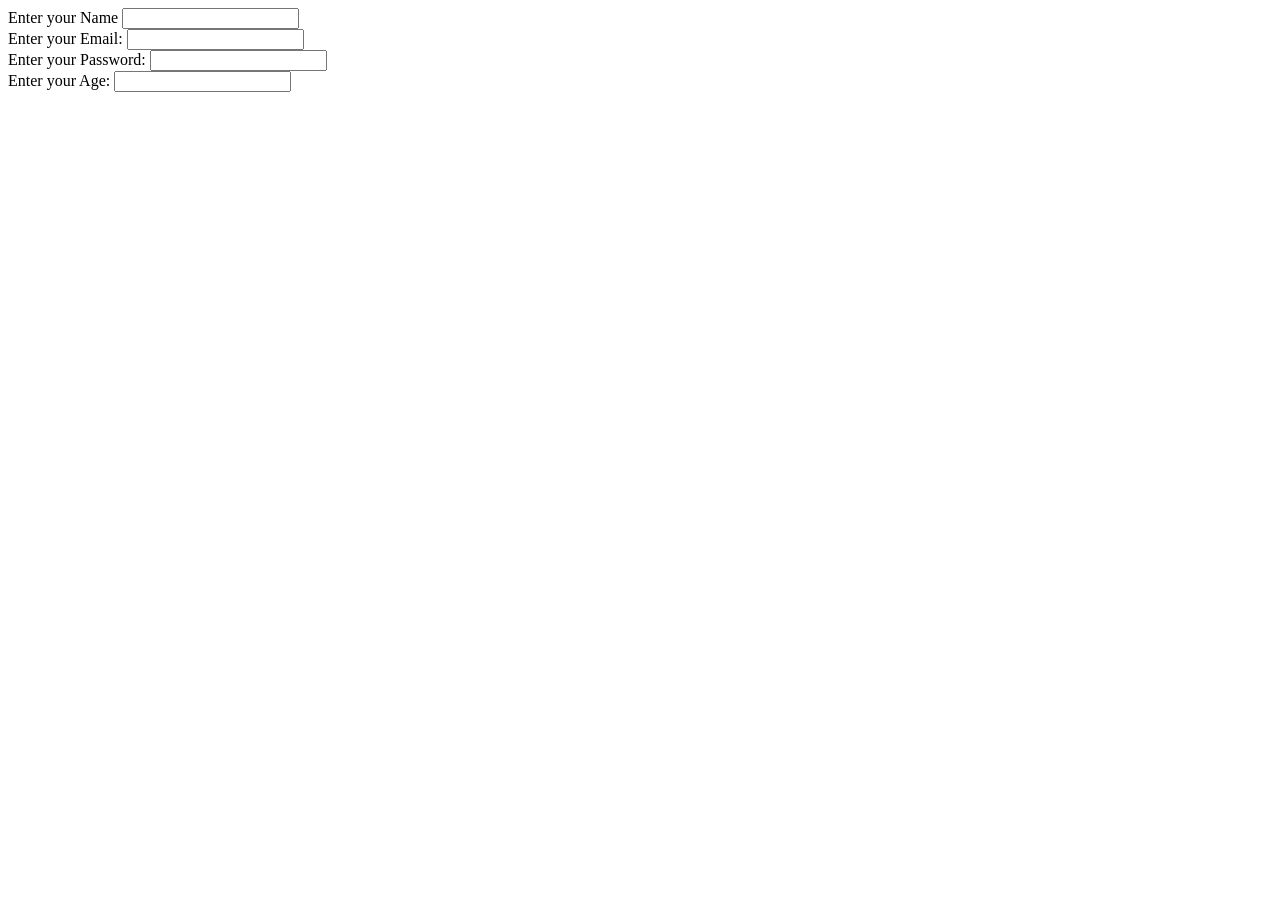
==== index.html @ 46b24038 "Add files via upload" ====
<!DOCTYPE html>
<html lang="en">
<head>
    <meta charset="UTF-8">
    <meta name="viewport" content="width=device-width, initial-scale=1.0">
    <title>Cricket World</title>
    <link rel="stylesheet"  href="style.css">
</head>
<body>
    <!-- <h1>Welcome To Cricket World</h1>
    <h2>Your complete Cricket Information Hub</h2>
    <p>Cricket is the most popular sports in the world. This Websites provided cricket news, match updates, team information, player records, and important cricket events. Our goal is to provide useful cricket information to cricket fans.
    </p>
    <h1>Our Website Features</h1>
    <ul>
        <li>Latest Cricket News</li>
<li>Match Updates</li>
<li>Team Information</li>
<li>Player Records</li>
<li>Upcoming Matches</li>
</ul>
<h1>Some Cricket Teams</h1>
<ol>
    <li>Pakistan</li>
    <li>Australia</li>
    <li>India</li>
    <li>England</li>
    <li>South Africa</li>
</ol>
<h1>Useful Cricket Links</h1.>
    <br>
    <a href="https://www.icc-cricket.com/">Icc Official Websise</a>
    <br>
    <a href="https://www.pcb.com.pk">PCB</a>
    <br>
    <a href="https://www.cricinfo.com/">Cricinfo</a>
    <br> 
    <a href="https://www.youtube.com">Youtube</a>
    <Br>
        <a href="https://www.google.com/">Google</a>
        <br>
        <br>
<h>Cricket Gallery</h>
<br>
<table>
<tr>
    <td><img src="PCT.jpg" width="400"></td>
<td><img src="Cricket Stadium.jpg" width="400"></td>
<td><img src="bat and ball.jpg" width="400"></td>
</tr>
<tr>
    <td><b>Pakistan Crickect Team</b></td>
    <td><b>Cricket Stadium</b></td>
    <td><b>Bat and Ball</b></td>
</tr>
</table> -->
<!-- <form>
    <table>
        <tr>
            <td>Name:</td>
            <td><input type="text" size="30"></td>
        </tr>

        <tr>
            <td>Email:</td>
            <td><input type="email" size="30"></td>
        </tr>

        <tr>
            <td>Password:</td>
            <td><input type="password" size="30"></td>
        </tr>

        <tr>
            <td>Age:</td>
            <td><input type="number" size="30"></td>
        </tr>
    </table> -->
    Enter your Name <input text="Name">
    <br>
    Enter your Email: <input type="email">
<br>

 Enter your Password: <input type="password">
<br>

 Enter your Age: <input type="number">
</form>
</body>
</html>
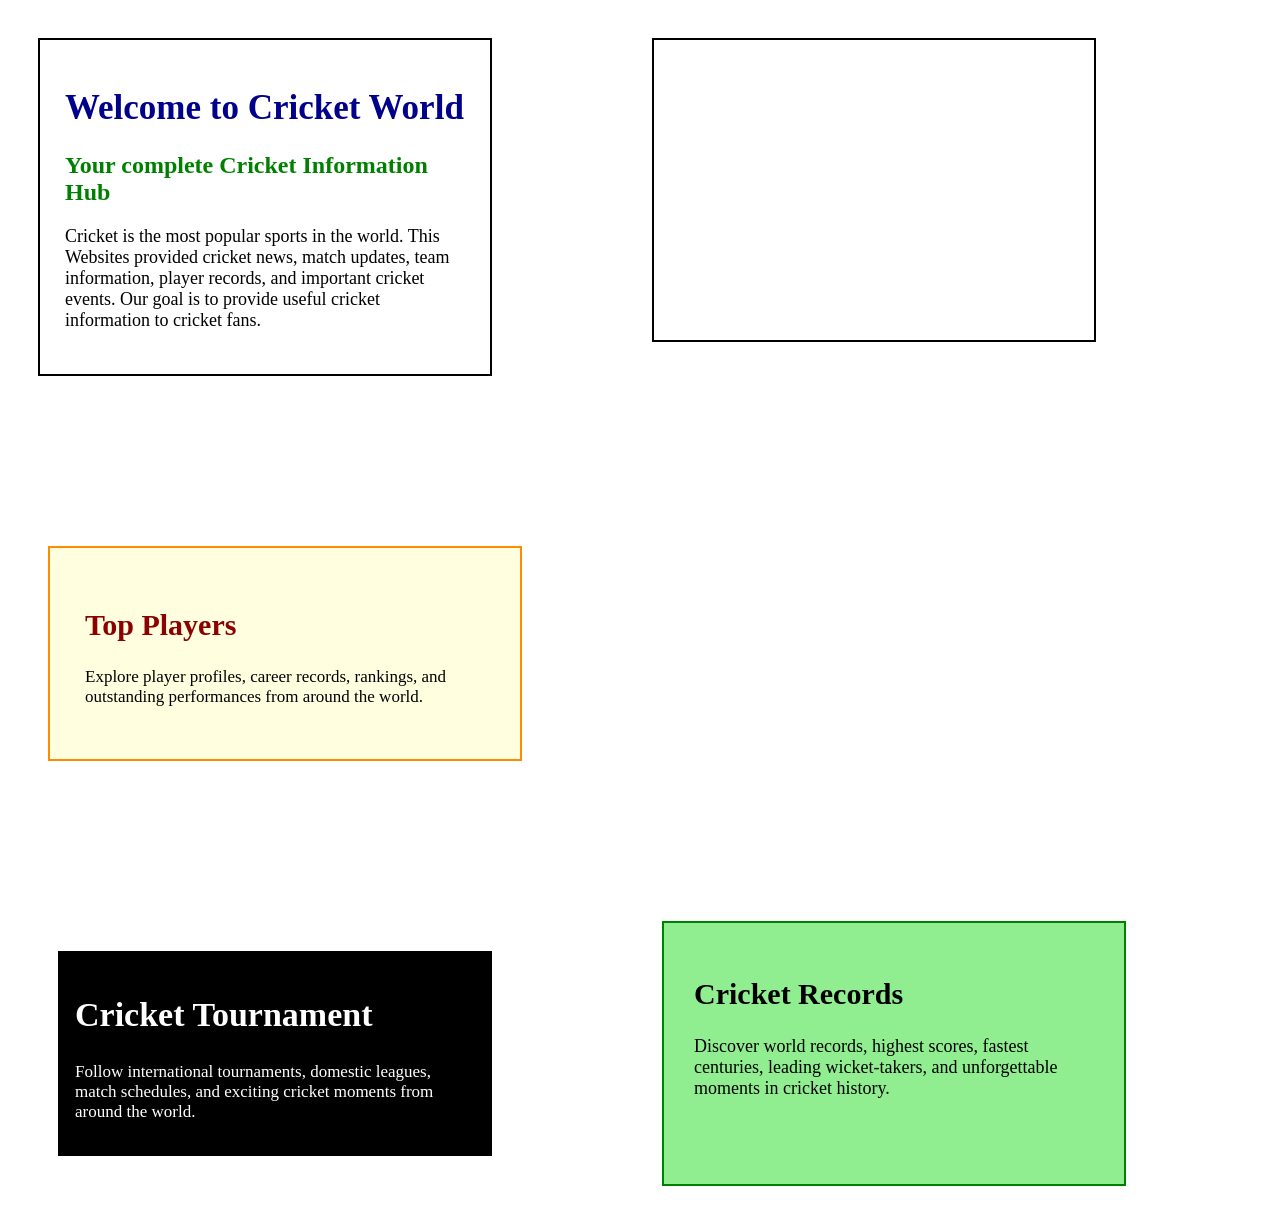
==== commit f11c830d: "Add files via upload" ====
--- a/index.html
+++ b/index.html
@@ -7,12 +7,21 @@
     <link rel="stylesheet"  href="style.css">
 </head>
 <body>
-    <!-- <h1>Welcome To Cricket World</h1>
+<div class="container"><div class="card-one">   
+    <h1 class="main-heading">Welcome to Cricket World</h1>
     <h2>Your complete Cricket Information Hub</h2>
     <p>Cricket is the most popular sports in the world. This Websites provided cricket news, match updates, team information, player records, and important cricket events. Our goal is to provide useful cricket information to cricket fans.
-    </p>
-    <h1>Our Website Features</h1>
-    <ul>
+    </p></div>
+   <div class="card-2"> <h2>Cricket News</h2>
+    <p> Stay updated with the latest cricket news, live scores, match schedules, and player statistics.</p></div>
+    <div class="card-3"><h2>Top Players</h2>   
+    <p>Explore player profiles, career records, rankings, and outstanding performances from around the world.</p></div><br>
+   <div class="card-4"> <h2>Cricket Tournament</h2>
+    <p> Follow international tournaments, domestic leagues, match schedules, and exciting cricket moments from around the world.</p></div>
+    <div class="card-5"><h2>Cricket Records</h2>
+    <p>Discover world records, highest scores, fastest centuries, leading wicket-takers, and unforgettable moments in cricket history.</p></div>
+    <!-- <h1>Our Website Features</h1>
+  <div class="team-box">  <ul>
         <li>Latest Cricket News</li>
 <li>Match Updates</li>
 <li>Team Information</li>
@@ -26,7 +35,7 @@
     <li>India</li>
     <li>England</li>
     <li>South Africa</li>
-</ol>
+</ol></div>
 <h1>Useful Cricket Links</h1.>
     <br>
     <a href="https://www.icc-cricket.com/">Icc Official Websise</a>
@@ -48,13 +57,13 @@
 <td><img src="Cricket Stadium.jpg" width="400"></td>
 <td><img src="bat and ball.jpg" width="400"></td>
 </tr>
-<tr>
+<tr class="teamate-heading">
     <td><b>Pakistan Crickect Team</b></td>
     <td><b>Cricket Stadium</b></td>
     <td><b>Bat and Ball</b></td>
 </tr>
 </table> -->
-<!-- <form>
+<!-- <form >
     <table>
         <tr>
             <td>Name:</td>
@@ -76,7 +85,7 @@
             <td><input type="number" size="30"></td>
         </tr>
     </table> -->
-    Enter your Name <input text="Name">
+    <!-- Enter your Name <input text="Name">
     <br>
     Enter your Email: <input type="email">
 <br>
@@ -84,7 +93,7 @@
  Enter your Password: <input type="password">
 <br>
 
- Enter your Age: <input type="number">
-</form>
+ Enter your Age: <input type="number"></div>
+</form> -->
 </body>
 </html>
--- a/style.css
+++ b/style.css
@@ -0,0 +1,97 @@
+/* body {
+    background-color: rgb(143, 148, 150);
+}
+h1 { color:darkgreen;}
+h1 { color:rgb(123, 255, 0) ;
+     font-size: 50px;}
+   .main-heading{font-size:50px;
+    color:chocolate;}
+    /* .team-box{color:burlywood;
+    padding:3px;
+width:300px;} */
+/* .team-box {
+    background-image: url("cricket.jpg");
+    width: 300px;
+    height: 200px;
+    background-size: cover;
+    background-position: center;
+} */
+/* body {
+    background-image:url("cricket.jpg");
+    background-size: cover;
+    background-attachment: fixed;
+    background-color:light;
+} 
+p{color:red;
+font-size:40px;}
+h2{color:green;
+    font-size:30px;
+}
+.teamate-heading{ color:green;
+font-size:32px;}
+.team-box{
+    background-image:url(images.jpg);
+    background-position : center;
+    background-size:cover;
+    width: 300px;
+}
+.team-box{padding:90px;
+margin: 30;}
+body{background-color:red;}
+.entrence{background-color:green;}  */
+.card-one{
+    width:400px ;
+    padding:25px ;
+    margin: 30px;
+    border:2px solid black  ;
+}
+.main-heading{ color : darkblue;
+font-size:35px;}
+.card-one h2{ color:green;
+font-size:24px; }
+.card-one{color:black;
+font-size:18px;}
+.card-2{width:390px;
+height:250px;
+background-image:url("images.jpg");
+padding:25px;
+margin:30px;
+border:2px solid black;}
+.card-2 h2{color:white;
+font-size:35px;}
+.card-2 p {color:white;
+font-size:18px;  }
+.card-3{background-color:lightyellow;
+padding:35px;
+margin:40px;
+width:400px;
+border:2px solid darkorange;}
+.card-3 h2{color:darkred;
+font-size:30px;}
+ .card-3 p{color:black;
+font-size:17px;}   
+.card-4{background: black;
+padding:15px;
+margin:50px;
+width:400px;
+border:2px solid black;}
+.card-4 h2{ color : white;
+font-size:34px;}
+.card-4 p { color:white;
+font-size:17px;}
+.card-5{
+    width:400px;
+    background-color:lightgreen;
+    padding:30px;
+    margin:20px;
+    border:2px solid green;
+}
+.card-5 h2{ color: dark green;
+font-size:30px;}
+.card-5{ color:black;
+font-size:18px;}
+.container{display :flex;
+ flex-wrap:wrap;   
+gap:100px;
+
+}
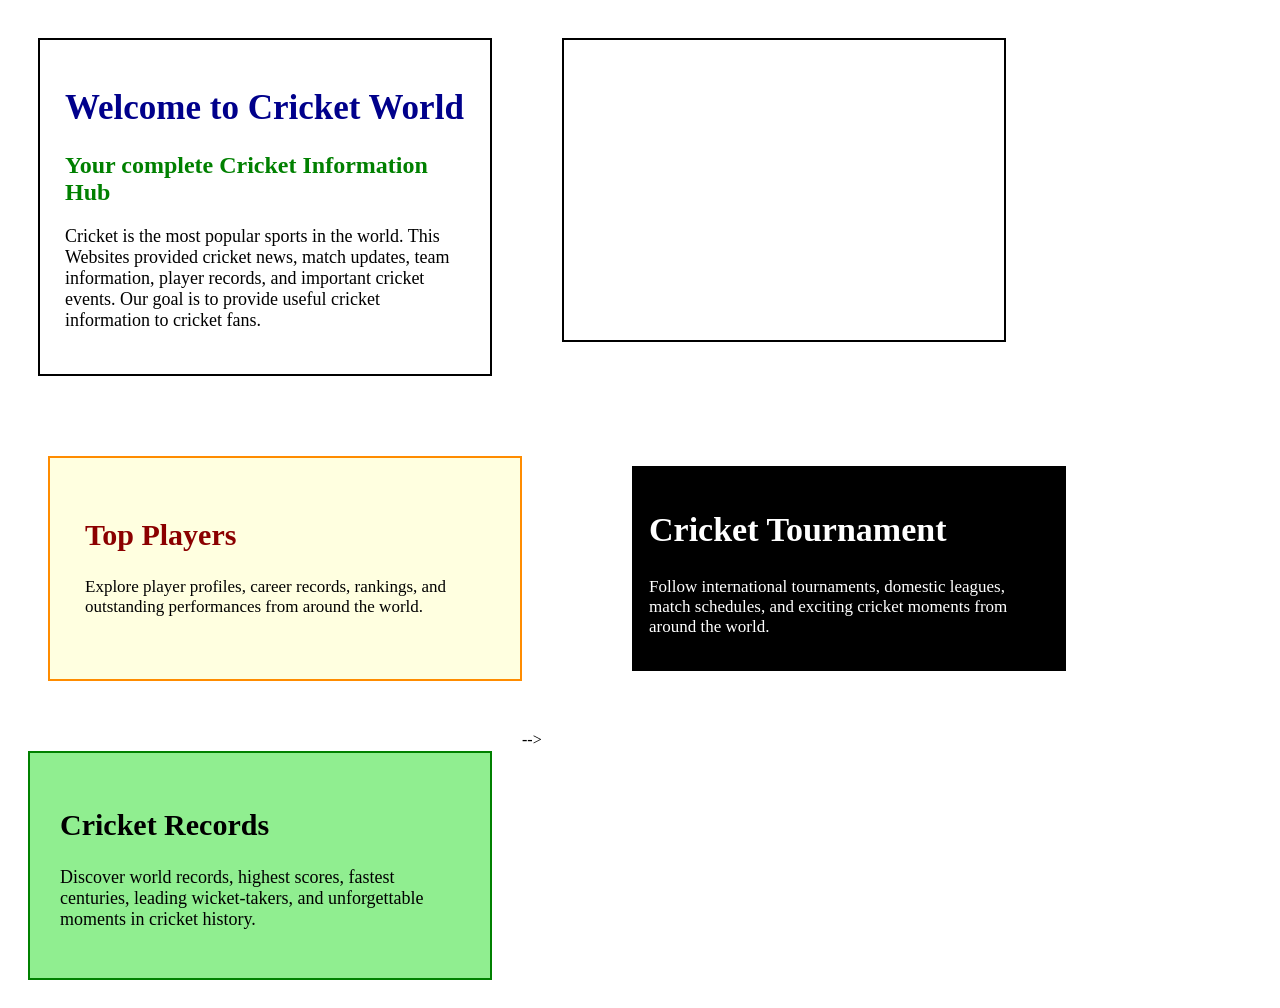
==== commit 53bd2260: "Add files via upload" ====
--- a/index.html
+++ b/index.html
@@ -62,7 +62,7 @@
     <td><b>Cricket Stadium</b></td>
     <td><b>Bat and Ball</b></td>
 </tr>
-</table> -->
+</table> --> -->
 <!-- <form >
     <table>
         <tr>
@@ -94,6 +94,6 @@
 <br>
 
  Enter your Age: <input type="number"></div>
-</form> -->
+</form>
 </body>
 </html>
--- a/style.css
+++ b/style.css
@@ -92,6 +92,6 @@
 font-size:18px;}
 .container{display :flex;
  flex-wrap:wrap;   
-gap:100px;
+gap:10px;
 
 }
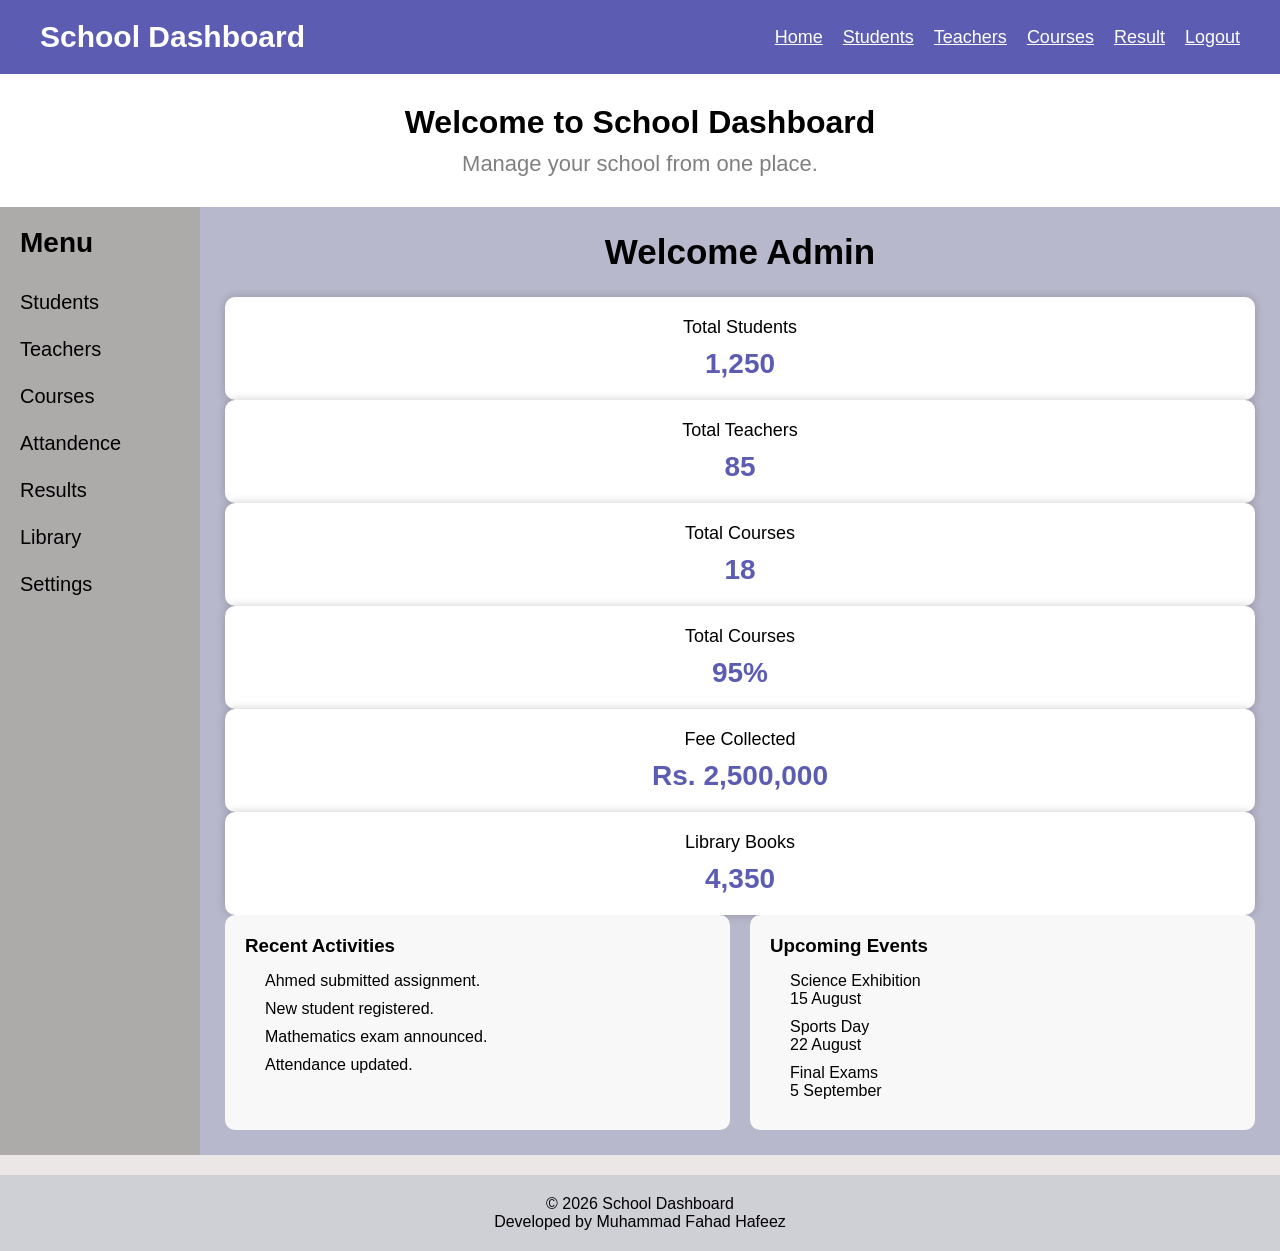
==== commit e518b708: "Add files via upload" ====
--- a/index.html
+++ b/index.html
@@ -3,97 +3,152 @@
 <head>
     <meta charset="UTF-8">
     <meta name="viewport" content="width=device-width, initial-scale=1.0">
-    <title>Cricket World</title>
+    <title>School Dashboard</title>
     <link rel="stylesheet"  href="style.css">
 </head>
 <body>
-<div class="container"><div class="card-one">   
-    <h1 class="main-heading">Welcome to Cricket World</h1>
-    <h2>Your complete Cricket Information Hub</h2>
-    <p>Cricket is the most popular sports in the world. This Websites provided cricket news, match updates, team information, player records, and important cricket events. Our goal is to provide useful cricket information to cricket fans.
-    </p></div>
-   <div class="card-2"> <h2>Cricket News</h2>
-    <p> Stay updated with the latest cricket news, live scores, match schedules, and player statistics.</p></div>
-    <div class="card-3"><h2>Top Players</h2>   
-    <p>Explore player profiles, career records, rankings, and outstanding performances from around the world.</p></div><br>
-   <div class="card-4"> <h2>Cricket Tournament</h2>
-    <p> Follow international tournaments, domestic leagues, match schedules, and exciting cricket moments from around the world.</p></div>
-    <div class="card-5"><h2>Cricket Records</h2>
-    <p>Discover world records, highest scores, fastest centuries, leading wicket-takers, and unforgettable moments in cricket history.</p></div>
-    <!-- <h1>Our Website Features</h1>
-  <div class="team-box">  <ul>
-        <li>Latest Cricket News</li>
-<li>Match Updates</li>
-<li>Team Information</li>
-<li>Player Records</li>
-<li>Upcoming Matches</li>
-</ul>
-<h1>Some Cricket Teams</h1>
-<ol>
-    <li>Pakistan</li>
-    <li>Australia</li>
-    <li>India</li>
-    <li>England</li>
-    <li>South Africa</li>
-</ol></div>
-<h1>Useful Cricket Links</h1.>
-    <br>
-    <a href="https://www.icc-cricket.com/">Icc Official Websise</a>
-    <br>
-    <a href="https://www.pcb.com.pk">PCB</a>
-    <br>
-    <a href="https://www.cricinfo.com/">Cricinfo</a>
-    <br> 
-    <a href="https://www.youtube.com">Youtube</a>
-    <Br>
-        <a href="https://www.google.com/">Google</a>
-        <br>
-        <br>
-<h>Cricket Gallery</h>
-<br>
-<table>
-<tr>
-    <td><img src="PCT.jpg" width="400"></td>
-<td><img src="Cricket Stadium.jpg" width="400"></td>
-<td><img src="bat and ball.jpg" width="400"></td>
-</tr>
-<tr class="teamate-heading">
-    <td><b>Pakistan Crickect Team</b></td>
-    <td><b>Cricket Stadium</b></td>
-    <td><b>Bat and Ball</b></td>
-</tr>
-</table> --> -->
-<!-- <form >
-    <table>
-        <tr>
-            <td>Name:</td>
-            <td><input type="text" size="30"></td>
-        </tr>
+   <!-- <h1>School Dashboard</h1>
+   <div class="Dashboard">
+    <div class="card">Students</div>
+    <div class="card">Teachers</div>
+    <div class="card">Courses</div>
+    <div class="card">Result</div>
+    <div class="card">Attandence</div>
+    <div class="card">Timetable</div>
+   </div>  -->
+   <!-- <div class="container">
 
-        <tr>
-            <td>Email:</td>
-            <td><input type="email" size="30"></td>
-        </tr>
+    <header class="header">Header</header>
 
-        <tr>
-            <td>Password:</td>
-            <td><input type="password" size="30"></td>
-        </tr>
+    <aside class="sidebar">Sidebar</aside>
 
-        <tr>
-            <td>Age:</td>
-            <td><input type="number" size="30"></td>
-        </tr>
-    </table> -->
-    <!-- Enter your Name <input text="Name">
-    <br>
-    Enter your Email: <input type="email">
-<br>
+    <main class="main">Main Content</main>
 
- Enter your Password: <input type="password">
-<br>
+    <footer class="footer">Footer</footer>
 
- Enter your Age: <input type="number"></div>
-</form>
+</div> -->
+<!-- <nav class="navbar">
+    <h2>School Dashboard</h2>
+
+    <div class="nav-links">
+        <a href="#">Home</a>
+        <a href="#">Students</a>
+        <a href="#">Teachers</a>
+        <a href="#">Courses</a>
+        <a href="#">Logout</a>
+    </div>
+</nav>
+<div class="container">
+
+    <header class="header">
+        <h1>School Dashboard</h1>
+    </header>
+
+    <aside class="sidebar">
+        <h3>Menu</h3>
+        <ul>
+            <li>Dashboard</li>
+            <li>Students</li>
+            <li>Teachers</li>
+            <li>Courses</li>
+            <li>Results</li>
+            <li>Settings</li>
+        </ul>
+    </aside>
+
+    <main class="main">
+        <h2>Welcome Admin</h2>
+
+        <p>Total Students: <strong>1,250</strong></p>
+        <p>Total Teachers: <strong>85</strong></p>
+        <p>Courses Available: <strong>18</strong></p>
+        <p>Today's Attendance: <strong>95%</strong></p>
+    </main>
+
+    <footer class="footer">
+        <p>© 2026 School Dashboard | All Rights Reserved</p>
+    </footer>
+
+</div> -->
+<nav>
+    <div class="logo">
+        <h1>School Dashboard</h1>
+        <div class="logo-link">
+        <a href="#">Home</a>
+        <a href="#">Students</a>
+        <a href="#">Teachers</a>
+        <a href="#">Courses</a>
+        <a href="#">Result</a>
+        <a href="#">Logout</a>
+        </div>
+</nav>
+<header class="head">
+    <h1>Welcome to School Dashboard</h1>
+    <p>Manage your school from one place.</p>
+</header>
+<div class="container">
+<aside class="sidebar">
+    <h3>Menu</h3>
+    <div class="menu"><ul>
+        <li>Students</li>
+        <li>Teachers</li>
+        <li>Courses</li>
+        <li>Attandence</li>
+        <li>Results</li>
+        <li>Library</li>
+        <li>Settings</li>
+    </ul>
+    </div>
+</aside>
+<main class="main">
+    <h2>Welcome Admin</h2>
+    <div class="cards">
+    <div class="card1">
+<p>Total Students <strong>1,250</strong></p>
+    </div>
+    <div class="card2">
+<p>Total Teachers<strong>85</strong></p>
+    </div>
+    <div class="card3">
+        <p>Total Courses <strong>18</strong></p>
+    </div>
+<div class="card4">
+    <p>Total Courses <strong>95%</strong></p>
+</div>
+<div class="card5">
+    <p>Fee Collected <strong>Rs. 2,500,000</strong></p>
+</div>
+<div class="card6">
+    <p>Library Books <strong>4,350</strong></p>
+</div>
+</div>
+<div class="bottom">
+<div class="activities">
+    <h3>Recent Activities</h3>
+    <ul>
+        <li> Ahmed submitted assignment.</li>
+<li>New student registered.</li>
+<li>Mathematics exam announced.</li>
+<li>Attendance updated.</li>
+    </ul>
+</div>
+<div class="events">
+    <h3>Upcoming Events</h3>
+    <ol>
+        <li>Science Exhibition<br>
+15 August</li>
+<li>Sports Day<br>
+22 August
+</li>
+<li>Final Exams<br>
+5 September</li>
+    </ol>
+</div>
+</div>
+</main>
+</div>
+<footer class="foot">© 2026 School Dashboard <br>
+Developed by Muhammad Fahad Hafeez
+</footer>
 </body>
 </html>
--- a/style.css
+++ b/style.css
@@ -1,97 +1,335 @@
-/* body {
-    background-color: rgb(143, 148, 150);
-}
-h1 { color:darkgreen;}
-h1 { color:rgb(123, 255, 0) ;
-     font-size: 50px;}
-   .main-heading{font-size:50px;
-    color:chocolate;}
-    /* .team-box{color:burlywood;
-    padding:3px;
-width:300px;} */
-/* .team-box {
-    background-image: url("cricket.jpg");
-    width: 300px;
-    height: 200px;
+/* *{margin:0px;
+padding:0px;}
+body{
+    font-family:Arial;
+    background-color:rgb(233, 225, 225);
+    padding:30px;
+}
+h1{text-align:center;
+margin-bottom:30px;}
+.Dashboard{
+    display:grid;
+     grid-template-columns: repeat(4,  1fr);
+     gap: 20px;
+}
+.card{background-color:white;
+border:2px solid black;
+padding:30px;
+text-align:center;
+}
+@media(max-width:780px){
+    .Dasshboard{
+        grid-template-columns:1fr ;
+    }
+} */
+ /* .container{
+    display:grid;
+
+    grid-template-columns:200px 1fr;
+
+    grid-template-areas:
+        "header header"
+        "sidebar main"
+        "footer footer";
+
+    gap:20px;
+}
+ .header{
+    grid-area:header;
+}
+
+.sidebar{
+    grid-area:sidebar;
+}
+
+.main{
+    grid-area:main;
+}
+
+.footer{
+    grid-area:footer;
+}
+.header,
+.sidebar,
+.main,
+.footer{
+    border:2px solid black;
+    padding:20px;
+} */
+ /* .navbar{
+    display:flex;
+    justify-content:space-between;
+    align-items:center;
+    background-color:orange;
+    padding:20px;
+}
+
+.navbar h2{
+    color:white;
+}
+
+.nav-links{
+    display:flex;
+    gap:20px;
+}
+
+.nav-links a{
+    color:white;
+    text-decoration:none;
+}
+
+.nav-links a:hover{
+    color:black;
+}
+*{
+    margin:0;
+    padding:0;
+    box-sizing:border-box;
+}
+
+body{
+    font-family:Arial;
+    background:#f4f4f4;
+    padding:20px;
+}
+
+.container{
+    display:grid;
+    grid-template-columns:220px 1fr;
+
+    grid-template-areas:
+    "header header"
+    "sidebar main"
+    "footer footer";
+
+    gap:20px;
+}
+
+.header{
+    grid-area:header;
+    background:orange;
+    color:white;
+    padding:20px;
+    text-align:center;
+}
+
+.sidebar{
+    grid-area:sidebar;
+    background:#333;
+    color:white;
+    padding:20px;
+    cursor:pointer;
+}
+
+.sidebar ul{
+    list-style:none;
+}
+
+.sidebar li{
+    margin:15px 0;
+
+}
+
+.main{
+    grid-area:main;
+    background:white;
+    padding:20px;
+}
+
+.main p{
+    margin:15px 0;
+}
+
+.footer{
+    grid-area:footer;
+    background:#222;
+    color:white;
+    padding:20px;
+    text-align:center;
+} */
+ *{margin:0px;
+padding:0px;
+ box-sizing:border-box;}
+body{
+    background-color:rgb(235, 231, 231);
+    font-family:Arial,  sans-serif;
+}
+.logo{
+    display: flex;
+    justify-content: space-between;
+    align-items: center;
+    background-color:rgb(92, 92, 179);
+    padding:20px  40px;
+}
+.logo h1{
+    font-family:Arial;
+    font-size:30px;
+    text-align: center;
+}
+.logo-link {
+    display:flex;
+    gap:20px;   
+}
+.logo-link a{
+    color:white;
+    font-size:18px;
+    font-family:Arial;
+}
+.logo h1{
+    color:white;
+    
+}
+.logo-link a:hover{
+    color: yellow;
+}
+/* body{
+    background-image: url(school.jpg);
+    background-repeat:none;
     background-size: cover;
-    background-position: center;
+    background-position:center;
 } */
-/* body {
-    background-image:url("cricket.jpg");
-    background-size: cover;
-    background-attachment: fixed;
-    background-color:light;
-} 
-p{color:red;
-font-size:40px;}
-h2{color:green;
-    font-size:30px;
-}
-.teamate-heading{ color:green;
-font-size:32px;}
-.team-box{
-    background-image:url(images.jpg);
-    background-position : center;
-    background-size:cover;
-    width: 300px;
-}
-.team-box{padding:90px;
-margin: 30;}
-body{background-color:red;}
-.entrence{background-color:green;}  */
-.card-one{
-    width:400px ;
-    padding:25px ;
-    margin: 30px;
-    border:2px solid black  ;
-}
-.main-heading{ color : darkblue;
-font-size:35px;}
-.card-one h2{ color:green;
-font-size:24px; }
-.card-one{color:black;
-font-size:18px;}
-.card-2{width:390px;
-height:250px;
-background-image:url("images.jpg");
-padding:25px;
-margin:30px;
-border:2px solid black;}
-.card-2 h2{color:white;
-font-size:35px;}
-.card-2 p {color:white;
-font-size:18px;  }
-.card-3{background-color:lightyellow;
-padding:35px;
-margin:40px;
-width:400px;
-border:2px solid darkorange;}
-.card-3 h2{color:darkred;
-font-size:30px;}
- .card-3 p{color:black;
-font-size:17px;}   
-.card-4{background: black;
-padding:15px;
-margin:50px;
-width:400px;
-border:2px solid black;}
-.card-4 h2{ color : white;
-font-size:34px;}
-.card-4 p { color:white;
-font-size:17px;}
-.card-5{
-    width:400px;
-    background-color:lightgreen;
+.container{
+    display:grid;
+    grid-template-columns:200px 1fr; 
+    grid-template-areas: 
+    "head  head"
+    "sidebar main"
+
+}
+.head{
+    grid-area: head;
+    text-align:center;
     padding:30px;
-    margin:20px;
-    border:2px solid green;
-}
-.card-5 h2{ color: dark green;
-font-size:30px;}
-.card-5{ color:black;
-font-size:18px;}
-.container{display :flex;
- flex-wrap:wrap;   
-gap:10px;
-
-}+    background:white;
+}
+.head h1{font: size 50px;
+color:black}
+.head p{
+    font-size:22px;
+    color:grey;
+    margin-top:10px;
+}
+
+.sidebar{
+grid-area:sidebar;
+    background-color:rgb(173, 170, 170);
+    font-family: Arial;
+    font-size:25px;
+    cursor:pointer;
+    padding:20px;
+
+}
+.sidebar h3{
+    font-size:28px;
+    margin-bottom:20px;
+}
+.menu ul{
+    list-style:none;
+}
+.menu ul li{
+    padding:12px 0;
+    cursor:pointer;
+    font-size:20px;
+}
+.menu ul li:hover{
+    color:yellow;
+}
+
+.main{
+    grid-area:main;
+     padding:25px;
+    background:rgb(184, 184, 204);
+}
+.main h2{
+    text-align:center;
+    font-size:35px;
+    margin-bottom:25px;
+}
+.card{
+    display:grid;
+    grid-template-columns:repeat(3,1fr);
+    gap:20px;
+    margin-bottom:30px;
+}
+.card1,
+.card2,
+.card3,
+.card4,
+.card5,
+.card6{
+    background:white;
+    padding:20px;
+    border-radius:10px;
+    text-align:center;
+    box-shadow:0 0 10px rgba(0,0,0,0.2);
+    font-size:18px;
+}
+.cards strong{
+    display:block;
+    font-size:28px;
+    color:#5c5cb3;
+    margin-top:10px;
+}
+.bottom{
+    display:grid;
+    grid-template-columns:1fr 1fr;
+    gap:20px;
+}
+.activities,
+.events{
+    background:#f8f8f8;
+    padding:20px;
+    border-radius:10px;
+}
+.activities h3,
+.events h3{
+    margin-bottom:15px;
+}
+.activities ul,
+.events ol{
+    margin-left:20px;
+}
+.activities li,
+.events li{
+    margin-bottom:10px;
+}
+.activities li,
+.events li{
+    list-style: none;
+}
+.foot{
+    grid-area:foot;
+    background-color: rgb(207, 207, 214);
+    padding:20px;
+    text-align: center;
+    margin-top:20px;
+}
+@media (max-width:780px){
+
+    .container{
+        grid-template-columns:1fr;
+    }
+
+    .logo{
+        flex-direction:column;
+        gap:15px;
+    }
+
+    .logo-link{
+        flex-wrap:wrap;
+        justify-content:center;
+    }
+
+    .cards{
+        grid-template-columns:1fr;
+    }
+
+    .bottom{
+        grid-template-columns:1fr;
+    }
+
+    .sidebar{
+        text-align:center;
+    }
+
+}
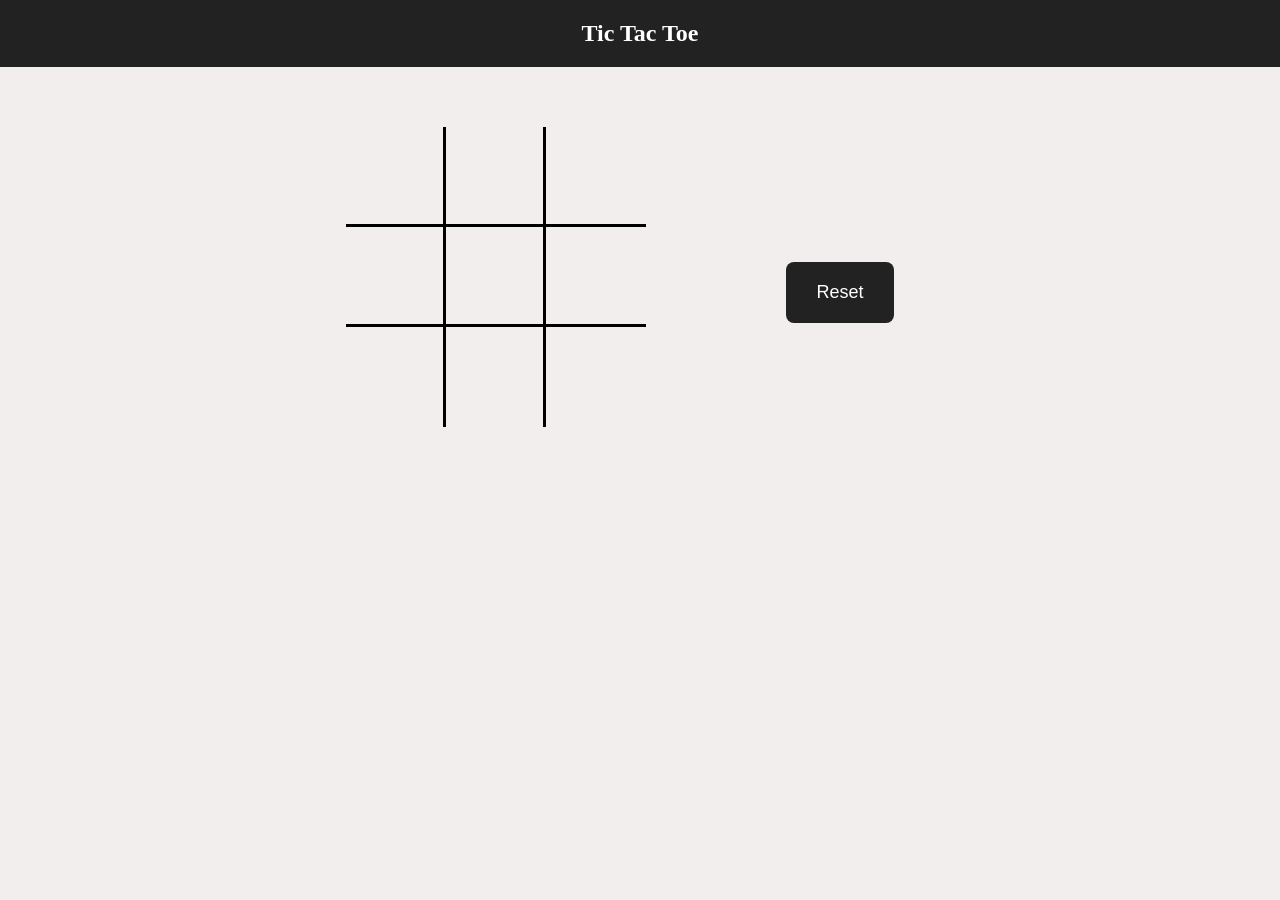
==== commit 19e7e7df: "Add files via upload" ====
--- a/index.html
+++ b/index.html
@@ -3,152 +3,30 @@
 <head>
     <meta charset="UTF-8">
     <meta name="viewport" content="width=device-width, initial-scale=1.0">
-    <title>School Dashboard</title>
-    <link rel="stylesheet"  href="style.css">
+    <title>First Game</title>
+    <link rel="stylesheet" href="style.css">
 </head>
 <body>
-   <!-- <h1>School Dashboard</h1>
-   <div class="Dashboard">
-    <div class="card">Students</div>
-    <div class="card">Teachers</div>
-    <div class="card">Courses</div>
-    <div class="card">Result</div>
-    <div class="card">Attandence</div>
-    <div class="card">Timetable</div>
-   </div>  -->
-   <!-- <div class="container">
+  <nav class="navbar">
+    <h1>Tic Tac Toe</h1>
+</nav>
+<div class="game">
+<div class="board">
+    <div class="box bl-0"></div>
+     <div class="box bt-0"></div>
+      <div class="box br-0"></div>
 
-    <header class="header">Header</header>
+       <div class="box bl-0"></div>
+        <div class="box"></div>
+         <div class="box  br-0"></div>
 
-    <aside class="sidebar">Sidebar</aside>
-
-    <main class="main">Main Content</main>
-
-    <footer class="footer">Footer</footer>
-
-</div> -->
-<!-- <nav class="navbar">
-    <h2>School Dashboard</h2>
-
-    <div class="nav-links">
-        <a href="#">Home</a>
-        <a href="#">Students</a>
-        <a href="#">Teachers</a>
-        <a href="#">Courses</a>
-        <a href="#">Logout</a>
-    </div>
-</nav>
-<div class="container">
-
-    <header class="header">
-        <h1>School Dashboard</h1>
-    </header>
-
-    <aside class="sidebar">
-        <h3>Menu</h3>
-        <ul>
-            <li>Dashboard</li>
-            <li>Students</li>
-            <li>Teachers</li>
-            <li>Courses</li>
-            <li>Results</li>
-            <li>Settings</li>
-        </ul>
-    </aside>
-
-    <main class="main">
-        <h2>Welcome Admin</h2>
-
-        <p>Total Students: <strong>1,250</strong></p>
-        <p>Total Teachers: <strong>85</strong></p>
-        <p>Courses Available: <strong>18</strong></p>
-        <p>Today's Attendance: <strong>95%</strong></p>
-    </main>
-
-    <footer class="footer">
-        <p>© 2026 School Dashboard | All Rights Reserved</p>
-    </footer>
-
-</div> -->
-<nav>
-    <div class="logo">
-        <h1>School Dashboard</h1>
-        <div class="logo-link">
-        <a href="#">Home</a>
-        <a href="#">Students</a>
-        <a href="#">Teachers</a>
-        <a href="#">Courses</a>
-        <a href="#">Result</a>
-        <a href="#">Logout</a>
-        </div>
-</nav>
-<header class="head">
-    <h1>Welcome to School Dashboard</h1>
-    <p>Manage your school from one place.</p>
-</header>
-<div class="container">
-<aside class="sidebar">
-    <h3>Menu</h3>
-    <div class="menu"><ul>
-        <li>Students</li>
-        <li>Teachers</li>
-        <li>Courses</li>
-        <li>Attandence</li>
-        <li>Results</li>
-        <li>Library</li>
-        <li>Settings</li>
-    </ul>
-    </div>
-</aside>
-<main class="main">
-    <h2>Welcome Admin</h2>
-    <div class="cards">
-    <div class="card1">
-<p>Total Students <strong>1,250</strong></p>
-    </div>
-    <div class="card2">
-<p>Total Teachers<strong>85</strong></p>
-    </div>
-    <div class="card3">
-        <p>Total Courses <strong>18</strong></p>
-    </div>
-<div class="card4">
-    <p>Total Courses <strong>95%</strong></p>
-</div>
-<div class="card5">
-    <p>Fee Collected <strong>Rs. 2,500,000</strong></p>
-</div>
-<div class="card6">
-    <p>Library Books <strong>4,350</strong></p>
-</div>
-</div>
-<div class="bottom">
-<div class="activities">
-    <h3>Recent Activities</h3>
-    <ul>
-        <li> Ahmed submitted assignment.</li>
-<li>New student registered.</li>
-<li>Mathematics exam announced.</li>
-<li>Attendance updated.</li>
-    </ul>
-</div>
-<div class="events">
-    <h3>Upcoming Events</h3>
-    <ol>
-        <li>Science Exhibition<br>
-15 August</li>
-<li>Sports Day<br>
-22 August
-</li>
-<li>Final Exams<br>
-5 September</li>
-    </ol>
-</div>
-</div>
-</main>
-</div>
-<footer class="foot">© 2026 School Dashboard <br>
-Developed by Muhammad Fahad Hafeez
-</footer>
+          <div class="box bl-0"></div>
+           <div class="box bb-0"></div>
+            <div class="box br-0"></div>
+            </div>
+  <button id="reset">Reset</button>
+  <h2 id="message"></h2>
+  </div>
+  <script src="script.js"></script>
 </body>
 </html>
--- a/style.css
+++ b/style.css
@@ -1,86 +1,3 @@
-/* *{margin:0px;
-padding:0px;}
-body{
-    font-family:Arial;
-    background-color:rgb(233, 225, 225);
-    padding:30px;
-}
-h1{text-align:center;
-margin-bottom:30px;}
-.Dashboard{
-    display:grid;
-     grid-template-columns: repeat(4,  1fr);
-     gap: 20px;
-}
-.card{background-color:white;
-border:2px solid black;
-padding:30px;
-text-align:center;
-}
-@media(max-width:780px){
-    .Dasshboard{
-        grid-template-columns:1fr ;
-    }
-} */
- /* .container{
-    display:grid;
-
-    grid-template-columns:200px 1fr;
-
-    grid-template-areas:
-        "header header"
-        "sidebar main"
-        "footer footer";
-
-    gap:20px;
-}
- .header{
-    grid-area:header;
-}
-
-.sidebar{
-    grid-area:sidebar;
-}
-
-.main{
-    grid-area:main;
-}
-
-.footer{
-    grid-area:footer;
-}
-.header,
-.sidebar,
-.main,
-.footer{
-    border:2px solid black;
-    padding:20px;
-} */
- /* .navbar{
-    display:flex;
-    justify-content:space-between;
-    align-items:center;
-    background-color:orange;
-    padding:20px;
-}
-
-.navbar h2{
-    color:white;
-}
-
-.nav-links{
-    display:flex;
-    gap:20px;
-}
-
-.nav-links a{
-    color:white;
-    text-decoration:none;
-}
-
-.nav-links a:hover{
-    color:black;
-}
 *{
     margin:0;
     padding:0;
@@ -88,248 +5,100 @@
 }
 
 body{
-    font-family:Arial;
-    background:#f4f4f4;
-    padding:20px;
+    margin:0;
+    background:#f3eeee;
 }
-
-.container{
+.board{
     display:grid;
-    grid-template-columns:220px 1fr;
-
-    grid-template-areas:
-    "header header"
-    "sidebar main"
-    "footer footer";
-
-    gap:20px;
+    grid-template-columns:repeat(3,100px);
+    grid-template-rows:repeat(3,100px);
 }
-
-.header{
-    grid-area:header;
-    background:orange;
-    color:white;
-    padding:20px;
-    text-align:center;
+.game{
+    display:flex;
+    justify-content:center;
+    align-items:center;
+    gap:40px;
+    margin-top:60px;
 }
-
-.sidebar{
-    grid-area:sidebar;
-    background:#333;
-    color:white;
-    padding:20px;
+.box{
+    display:flex;
+    justify-content:center;
+    align-items:center;
+    font-size:60px;
+    font-weight:bold;
     cursor:pointer;
 }
-
-.sidebar ul{
-    list-style:none;
+.box:hover{
+    background-color: rgb(170, 151, 170);
 }
-
-.sidebar li{
-    margin:15px 0;
-
+.br-0{
+    border-right: 0px;
 }
-
-.main{
-    grid-area:main;
-    background:white;
-    padding:20px;
+.bl-0{
+    border-left: 0px;
 }
-
-.main p{
-    margin:15px 0;
+.bt-0{
+    border-top: 0px;
 }
-
-.footer{
-    grid-area:footer;
+.bb-0{
+    border-bottom: 0px;
+}
+.box:nth-child(-n+6){
+    border-bottom:3px solid black;
+}
+.box:nth-child(3n+1),
+.box:nth-child(3n+2){
+    border-right:3px solid black;
+}
+#reset{
+    margin-top:30px;
+    margin-left:100px;
+    padding:20px 30px;
+    font-size:18px;
+    border:none;
+    border-radius:8px;
+    background-color:#222;
+    color:white;
+    cursor:pointer;
+    transition:0.3s;
+}
+.navbar{
+    width:100%;
     background:#222;
     color:white;
-    padding:20px;
     text-align:center;
-} */
- *{margin:0px;
-padding:0px;
- box-sizing:border-box;}
-body{
-    background-color:rgb(235, 231, 231);
-    font-family:Arial,  sans-serif;
+    padding:20px 0;
 }
-.logo{
-    display: flex;
-    justify-content: space-between;
-    align-items: center;
-    background-color:rgb(92, 92, 179);
-    padding:20px  40px;
+.win{
+    background-color: limegreen;
+    color: white;
 }
-.logo h1{
-    font-family:Arial;
-    font-size:30px;
-    text-align: center;
-}
-.logo-link {
-    display:flex;
-    gap:20px;   
-}
-.logo-link a{
-    color:white;
-    font-size:18px;
-    font-family:Arial;
-}
-.logo h1{
-    color:white;
-    
-}
-.logo-link a:hover{
-    color: yellow;
-}
-/* body{
-    background-image: url(school.jpg);
-    background-repeat:none;
-    background-size: cover;
-    background-position:center;
-} */
-.container{
-    display:grid;
-    grid-template-columns:200px 1fr; 
-    grid-template-areas: 
-    "head  head"
-    "sidebar main"
-
-}
-.head{
-    grid-area: head;
-    text-align:center;
-    padding:30px;
-    background:white;
-}
-.head h1{font: size 50px;
-color:black}
-.head p{
-    font-size:22px;
-    color:grey;
-    margin-top:10px;
-}
-
-.sidebar{
-grid-area:sidebar;
-    background-color:rgb(173, 170, 170);
-    font-family: Arial;
-    font-size:25px;
-    cursor:pointer;
-    padding:20px;
-
-}
-.sidebar h3{
-    font-size:28px;
-    margin-bottom:20px;
-}
-.menu ul{
-    list-style:none;
-}
-.menu ul li{
-    padding:12px 0;
-    cursor:pointer;
-    font-size:20px;
-}
-.menu ul li:hover{
-    color:yellow;
-}
-
-.main{
-    grid-area:main;
-     padding:25px;
-    background:rgb(184, 184, 204);
-}
-.main h2{
-    text-align:center;
-    font-size:35px;
-    margin-bottom:25px;
-}
-.card{
-    display:grid;
-    grid-template-columns:repeat(3,1fr);
-    gap:20px;
-    margin-bottom:30px;
-}
-.card1,
-.card2,
-.card3,
-.card4,
-.card5,
-.card6{
-    background:white;
-    padding:20px;
-    border-radius:10px;
-    text-align:center;
-    box-shadow:0 0 10px rgba(0,0,0,0.2);
-    font-size:18px;
-}
-.cards strong{
-    display:block;
-    font-size:28px;
-    color:#5c5cb3;
-    margin-top:10px;
-}
-.bottom{
-    display:grid;
-    grid-template-columns:1fr 1fr;
-    gap:20px;
-}
-.activities,
-.events{
-    background:#f8f8f8;
-    padding:20px;
-    border-radius:10px;
-}
-.activities h3,
-.events h3{
-    margin-bottom:15px;
-}
-.activities ul,
-.events ol{
-    margin-left:20px;
-}
-.activities li,
-.events li{
-    margin-bottom:10px;
-}
-.activities li,
-.events li{
-    list-style: none;
-}
-.foot{
-    grid-area:foot;
-    background-color: rgb(207, 207, 214);
-    padding:20px;
-    text-align: center;
-    margin-top:20px;
-}
-@media (max-width:780px){
-
-    .container{
-        grid-template-columns:1fr;
+@media (max-width: 600px){
+    .navbar h1{
+        font-size: 28px;
     }
-
-    .logo{
-        flex-direction:column;
-        gap:15px;
+    .game{
+        flex-direction: column;
+        gap: 20px;
+        margin-top: 30px;
     }
-
-    .logo-link{
-        flex-wrap:wrap;
-        justify-content:center;
+    .board{
+        grid-template-columns: repeat(3, 80px);
+        grid-template-rows: repeat(3, 80px);
     }
-
-    .cards{
-        grid-template-columns:1fr;
+    .box{
+        width: 80px;
+        height: 80px;
+        font-size: 45px;
     }
-
-    .bottom{
-        grid-template-columns:1fr;
+    #reset{
+        margin: 0;
+        padding: 12px 24px;
+        font-size: 16px;
     }
-
-    .sidebar{
-        text-align:center;
+    #message{
+        margin-top: 20px;
+        font-size: 22px;
+        text-align: center;
     }
-
-}
+}
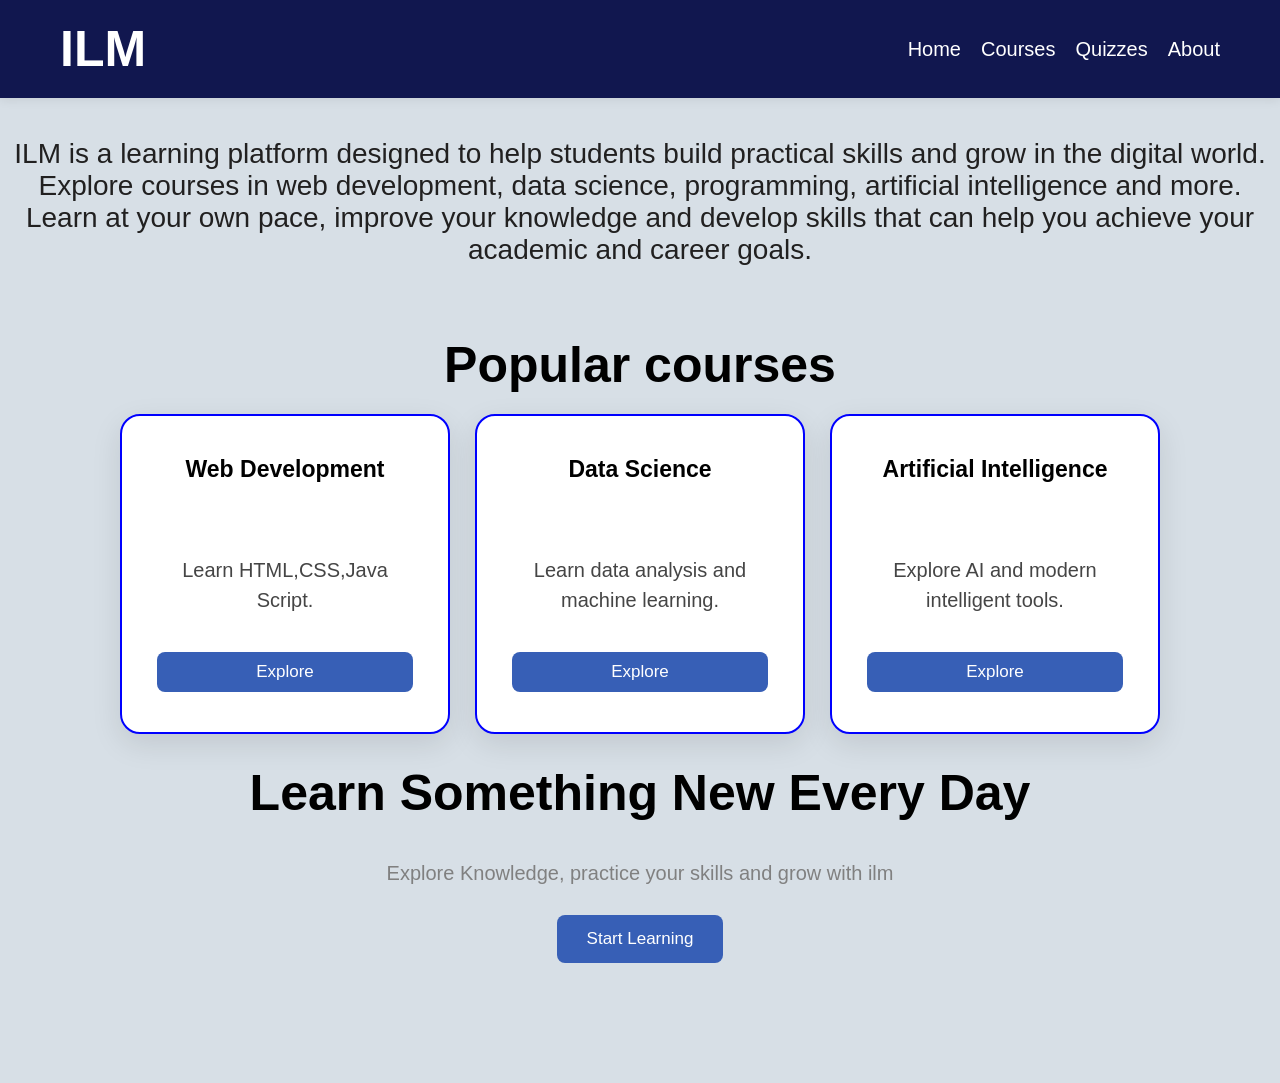
==== commit 811681c9: "Add files via upload" ====
--- a/index.html
+++ b/index.html
@@ -3,30 +3,51 @@
 <head>
     <meta charset="UTF-8">
     <meta name="viewport" content="width=device-width, initial-scale=1.0">
-    <title>First Game</title>
+    <title>ILM-Learn & Grow</title>
     <link rel="stylesheet" href="style.css">
 </head>
 <body>
-  <nav class="navbar">
-    <h1>Tic Tac Toe</h1>
-</nav>
-<div class="game">
-<div class="board">
-    <div class="box bl-0"></div>
-     <div class="box bt-0"></div>
-      <div class="box br-0"></div>
+    <header>
+    <h1>ILM</h1>
+    <nav>
+        <a href="/index.html">Home</a>
+        <a href="/courses/courses.html">Courses</a>
+        <a href="#">Quizzes</a>
+        <a href="#">About</a>
+        </nav>
 
-       <div class="box bl-0"></div>
-        <div class="box"></div>
-         <div class="box  br-0"></div>
-
-          <div class="box bl-0"></div>
-           <div class="box bb-0"></div>
-            <div class="box br-0"></div>
+    </header>
+    <main>
+ <p>ILM is a learning platform designed to help students build practical skills and grow in the digital world. Explore courses in web development, data science, programming, artificial intelligence and more. Learn at your own pace, improve your knowledge and develop skills that can help you achieve your academic and career goals.</p>
+        <section class="courses">
+    <div class="p"></div>
+            <h2>
+                Popular courses
+            </h2>
+            <div class="course-container">
+                <div class="course-card">
+                    <h3>Web Development</h3>
+                    <p>Learn HTML,CSS,Java Script.</p>
+                    <button>Explore</button>
+                </div>
+                 <div  class="course-card">
+                    <h3>Data Science</h3>
+                    <p>Learn data analysis and machine learning.</p>
+                    <button>Explore</button>
+                </div>
+                 <div  class="course-card">
+                    <h3>Artificial Intelligence</h3>
+                    <p>Explore AI and modern intelligent tools.</p>
+                    <button>Explore</button>
+                </div>
+                </div>
             </div>
-  <button id="reset">Reset</button>
-  <h2 id="message"></h2>
-  </div>
-  <script src="script.js"></script>
+            <h2>
+            Learn Something New Every Day
+        </h2>
+    <p>Explore Knowledge, practice your skills and grow with ilm</p>
+    <button>Start Learning</button>
+    </section>
+    </main>
 </body>
 </html>
--- a/style.css
+++ b/style.css
@@ -1,104 +1,116 @@
-*{
-    margin:0;
-    padding:0;
-    box-sizing:border-box;
+* {
+    margin: 0;
+    padding: 0;
+    box-sizing: border-box;
 }
-
 body{
-    margin:0;
-    background:#f3eeee;
+    font-family:Arial,  sans-serif;
+    background:#d7dfe6 ;
 }
-.board{
-    display:grid;
-    grid-template-columns:repeat(3,100px);
-    grid-template-rows:repeat(3,100px);
+header{
+    display:flex;
+    justify-content: space-between;
+    align-items: center;
+    padding:20px 60px;
+    background:rgb(17, 23, 79);
+     box-shadow: 0 2px 10px rgba(0, 0, 0, 0.08);
 }
-.game{
+header h1{
+    color:white;
+    font-size:50px;
+}
+nav{
     display:flex;
-    justify-content:center;
-    align-items:center;
-    gap:40px;
-    margin-top:60px;
+    justify-content: flex-start;
+    gap:20px;
 }
-.box{
-    display:flex;
-    justify-content:center;
-    align-items:center;
-    font-size:60px;
-    font-weight:bold;
-    cursor:pointer;
+nav a{
+    text-decoration: none;
+    color:white;
+    font-size:20px;
+    font-weight:500;
 }
-.box:hover{
-    background-color: rgb(170, 151, 170);
+nav a:hover{
+    color:yellow;
 }
-.br-0{
-    border-right: 0px;
+main{
+    min-height: 80vh;
 }
-.bl-0{
-    border-left: 0px;
+p{ 
+    text-align: center;
+    font-size:28px;
+    color:rgb(33, 32, 32);
+    margin-top: 40px;}
+section{
+    text-align: center;
+    padding:120px 20px;
 }
-.bt-0{
-    border-top: 0px;
+section h2{
+    font-size:50px;
+    margin-bottom: 20px;
+    margin-top:30px;
 }
-.bb-0{
-    border-bottom: 0px;
+.p{
+    margin-top:-80px;
 }
-.box:nth-child(-n+6){
-    border-bottom:3px solid black;
+section p{
+    font-size:20px;
+    color:grey;
+    margin-bottom: 30px;
 }
-.box:nth-child(3n+1),
-.box:nth-child(3n+2){
-    border-right:3px solid black;
-}
-#reset{
-    margin-top:30px;
-    margin-left:100px;
-    padding:20px 30px;
-    font-size:18px;
+button{
+    padding:14px 30px;
     border:none;
     border-radius:8px;
-    background-color:#222;
     color:white;
+    font-size:17px;
     cursor:pointer;
-    transition:0.3s;
+    background:#375fb6;
 }
-.navbar{
-    width:100%;
-    background:#222;
-    color:white;
+button:hover{
+background:black;
+}
+.corses{
+   /* margin-top: 10px; */
+    padding:70px 60px;
     text-align:center;
-    padding:20px 0;
 }
-.win{
-    background-color: limegreen;
-    color: white;
+.corses h2{
+     font-size:36px;
+     margin-bottom:40px;
 }
-@media (max-width: 600px){
-    .navbar h1{
-        font-size: 28px;
-    }
-    .game{
-        flex-direction: column;
-        gap: 20px;
-        margin-top: 30px;
-    }
-    .board{
-        grid-template-columns: repeat(3, 80px);
-        grid-template-rows: repeat(3, 80px);
-    }
-    .box{
-        width: 80px;
-        height: 80px;
-        font-size: 45px;
-    }
-    #reset{
-        margin: 0;
-        padding: 12px 24px;
-        font-size: 16px;
-    }
-    #message{
-        margin-top: 20px;
-        font-size: 22px;
-        text-align: center;
-    }
+.course-container{
+    display:flex;
+    justify-content: center;
+    gap:25px;
+    flex-wrap:wrap;   
+    /* gap:10px; */
+}
+.course-card{
+  width: 330px;
+    min-height: 320px;
+    padding: 40px 35px;
+
+    background: white;
+    border-radius: 20px;
+
+    box-shadow: 0 10px 30px rgba(0, 0, 0, 0.10);
+
+    display: flex;
+    flex-direction: column;
+    justify-content: space-between;
+border: 2px solid blue;
+    transition: 0.3s ease;
+}
+.course-card h3{
+    font-size:23px;
+    margin-bottom:15px;
+}
+.course-card p{
+    color:rgb(69, 69, 69);
+    line-height: 1.5;
+    margin-bottom: 20px;
+}
+.course-card button{
+    padding:10px 22px;
 }
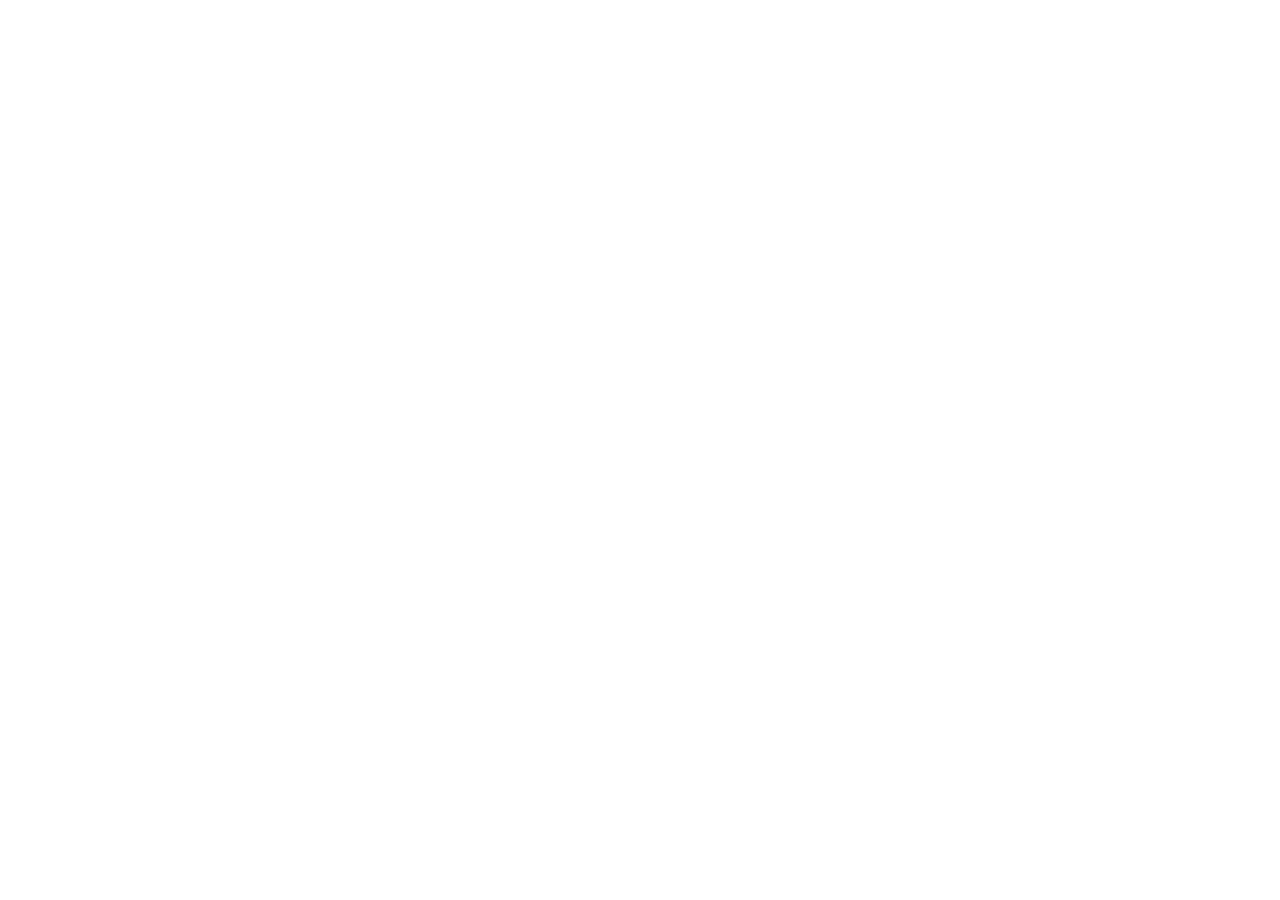
==== commit da47067c: "Add files via upload" ====
--- a/index.html
+++ b/index.html
@@ -3,51 +3,9 @@
 <head>
     <meta charset="UTF-8">
     <meta name="viewport" content="width=device-width, initial-scale=1.0">
-    <title>ILM-Learn & Grow</title>
-    <link rel="stylesheet" href="style.css">
+    <title>Document</title>
 </head>
 <body>
-    <header>
-    <h1>ILM</h1>
-    <nav>
-        <a href="/index.html">Home</a>
-        <a href="/courses/courses.html">Courses</a>
-        <a href="#">Quizzes</a>
-        <a href="#">About</a>
-        </nav>
-
-    </header>
-    <main>
- <p>ILM is a learning platform designed to help students build practical skills and grow in the digital world. Explore courses in web development, data science, programming, artificial intelligence and more. Learn at your own pace, improve your knowledge and develop skills that can help you achieve your academic and career goals.</p>
-        <section class="courses">
-    <div class="p"></div>
-            <h2>
-                Popular courses
-            </h2>
-            <div class="course-container">
-                <div class="course-card">
-                    <h3>Web Development</h3>
-                    <p>Learn HTML,CSS,Java Script.</p>
-                    <button>Explore</button>
-                </div>
-                 <div  class="course-card">
-                    <h3>Data Science</h3>
-                    <p>Learn data analysis and machine learning.</p>
-                    <button>Explore</button>
-                </div>
-                 <div  class="course-card">
-                    <h3>Artificial Intelligence</h3>
-                    <p>Explore AI and modern intelligent tools.</p>
-                    <button>Explore</button>
-                </div>
-                </div>
-            </div>
-            <h2>
-            Learn Something New Every Day
-        </h2>
-    <p>Explore Knowledge, practice your skills and grow with ilm</p>
-    <button>Start Learning</button>
-    </section>
-    </main>
+    <script src="script.js"></script>
 </body>
 </html>
